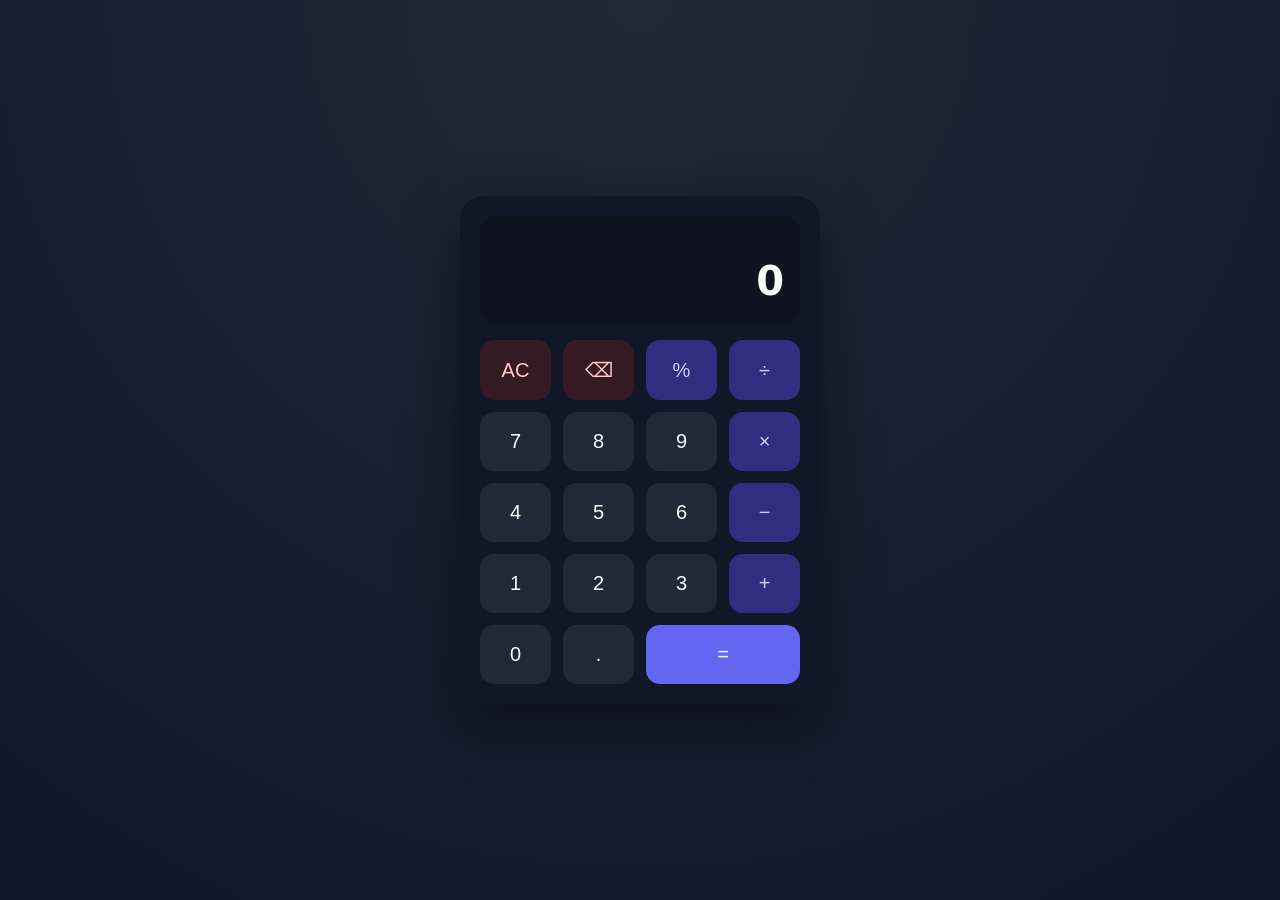
==== static/index.html @ ef82e821 "Add FastAPI calculator and Flask weather app with frontend" ====
<!DOCTYPE html>
<html lang="en">
<head>
  <meta charset="UTF-8" />
  <meta name="viewport" content="width=device-width, initial-scale=1.0" />
  <title>Calculator</title>
  <link rel="stylesheet" href="/static/styles.css" />
</head>
<body>
  <main class="calculator">
    <div class="display">
      <div id="expression" class="expression"></div>
      <div id="result" class="result">0</div>
    </div>
    <div class="keypad">
      <button class="key key-clear" data-action="clear">AC</button>
      <button class="key key-clear" data-action="backspace">⌫</button>
      <button class="key key-op" data-value="%">%</button>
      <button class="key key-op" data-value="/">÷</button>

      <button class="key" data-value="7">7</button>
      <button class="key" data-value="8">8</button>
      <button class="key" data-value="9">9</button>
      <button class="key key-op" data-value="*">×</button>

      <button class="key" data-value="4">4</button>
      <button class="key" data-value="5">5</button>
      <button class="key" data-value="6">6</button>
      <button class="key key-op" data-value="-">−</button>

      <button class="key" data-value="1">1</button>
      <button class="key" data-value="2">2</button>
      <button class="key" data-value="3">3</button>
      <button class="key key-op" data-value="+">+</button>

      <button class="key key-zero" data-value="0">0</button>
      <button class="key" data-value=".">.</button>
      <button class="key key-equals" data-action="equals">=</button>
    </div>
  </main>
  <script src="/static/script.js"></script>
</body>
</html>
---- static/styles.css ----
:root {
  color-scheme: dark;
  --bg-start: #1f2937;
  --bg-end: #0f172a;
  --panel: #111827ee;
  --accent: #6366f1;
  --accent-hover: #818cf8;
  --key-bg: #1f2937;
  --key-hover: #374151;
  --key-text: #f9fafb;
  --error: #f87171;
}

* {
  box-sizing: border-box;
}

body {
  margin: 0;
  min-height: 100vh;
  display: flex;
  align-items: center;
  justify-content: center;
  font-family: "Segoe UI", system-ui, -apple-system, sans-serif;
  background: radial-gradient(circle at top, var(--bg-start), var(--bg-end));
}

.calculator {
  width: min(360px, 92vw);
  padding: 20px;
  border-radius: 24px;
  background: var(--panel);
  box-shadow: 0 20px 60px rgba(0, 0, 0, 0.45);
  backdrop-filter: blur(10px);
}

.display {
  padding: 20px 16px;
  min-height: 96px;
  border-radius: 16px;
  background: #00000033;
  text-align: right;
  margin-bottom: 16px;
  overflow: hidden;
}

.expression {
  min-height: 22px;
  font-size: 16px;
  color: #9ca3af;
  word-break: break-all;
}

.result {
  font-size: 40px;
  font-weight: 600;
  color: var(--key-text);
  word-break: break-all;
}

.result.error {
  color: var(--error);
  font-size: 24px;
}

.keypad {
  display: grid;
  grid-template-columns: repeat(4, 1fr);
  gap: 12px;
}

.key {
  border: none;
  border-radius: 14px;
  padding: 18px 0;
  font-size: 20px;
  font-weight: 500;
  color: var(--key-text);
  background: var(--key-bg);
  cursor: pointer;
  transition: transform 0.05s ease, background 0.15s ease;
}

.key:hover {
  background: var(--key-hover);
}

.key:active {
  transform: scale(0.95);
}

.key-op {
  background: #312e81;
  color: #c7d2fe;
}

.key-op:hover {
  background: #3730a3;
}

.key-clear {
  background: #7f1d1d55;
  color: #fecaca;
}

.key-clear:hover {
  background: #7f1d1d99;
}

.key-equals {
  grid-column: span 2;
  background: var(--accent);
}

.key-equals:hover {
  background: var(--accent-hover);
}

.key-zero {
  grid-column: span 1;
}
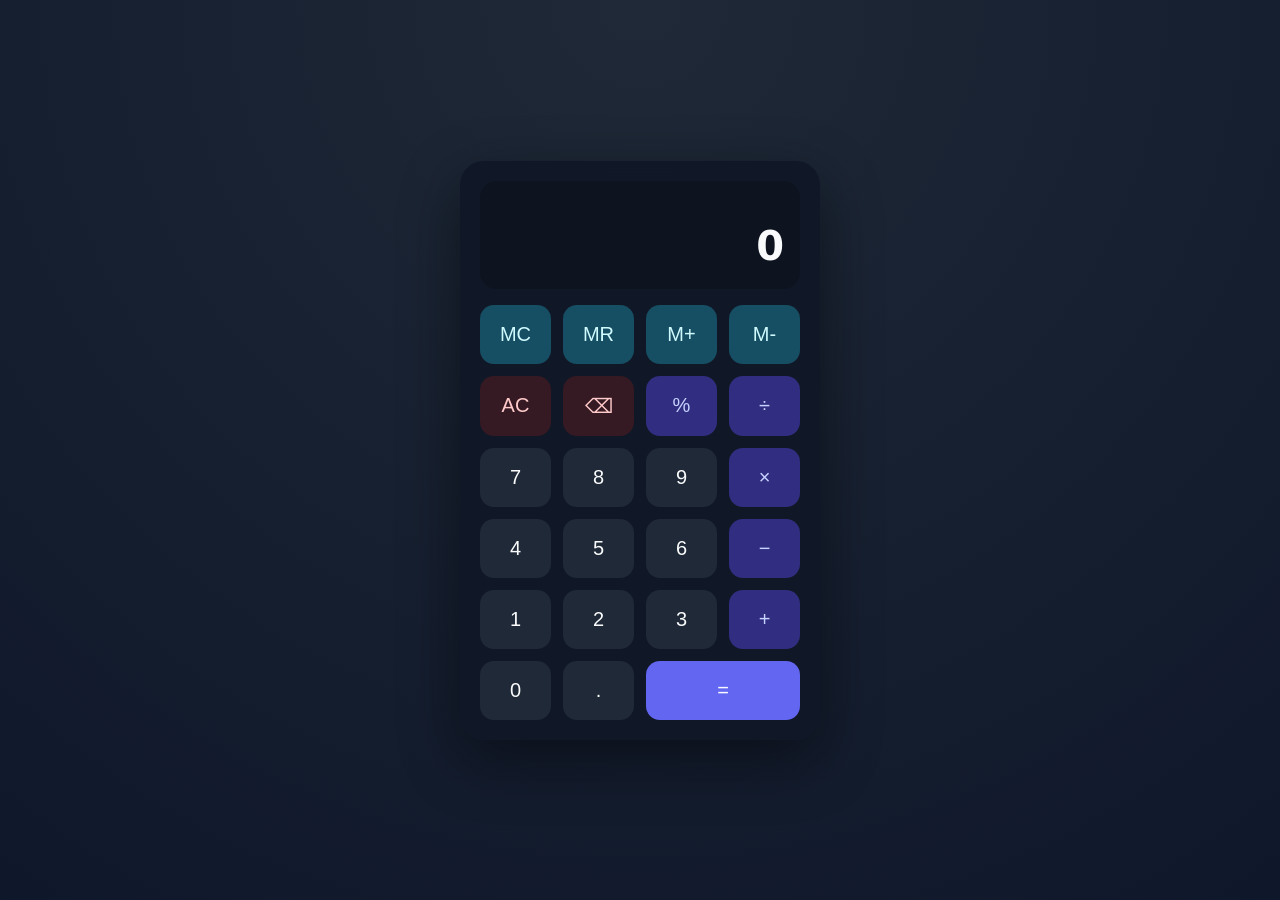
==== commit 5e620802: "Add calculator memory functions Co-authored-by: Copilot App <223556219+Copilot@users.noreply.github." ====
--- a/static/index.html
+++ b/static/index.html
@@ -13,6 +13,11 @@
       <div id="result" class="result">0</div>
     </div>
     <div class="keypad">
+      <button class="key key-memory" data-action="memory-clear">MC</button>
+      <button class="key key-memory" data-action="memory-recall">MR</button>
+      <button class="key key-memory" data-action="memory-add">M+</button>
+      <button class="key key-memory" data-action="memory-subtract">M-</button>
+
       <button class="key key-clear" data-action="clear">AC</button>
       <button class="key key-clear" data-action="backspace">⌫</button>
       <button class="key key-op" data-value="%">%</button>
--- a/static/styles.css
+++ b/static/styles.css
@@ -107,6 +107,15 @@
   background: #7f1d1d99;
 }
 
+.key-memory {
+  background: #164e63;
+  color: #cffafe;
+}
+
+.key-memory:hover {
+  background: #155e75;
+}
+
 .key-equals {
   grid-column: span 2;
   background: var(--accent);
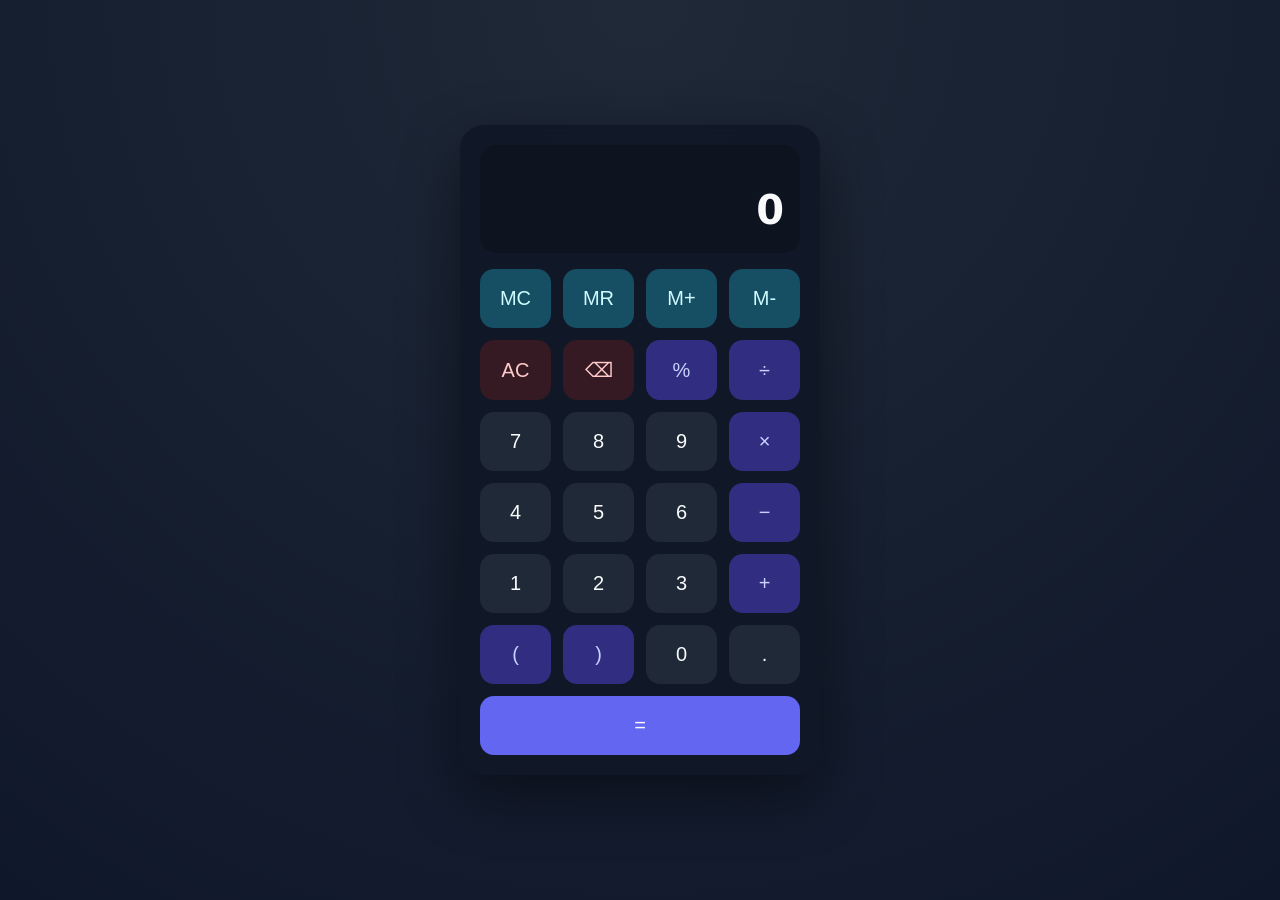
==== commit 1c5cf9da: "Support grouped calculator expressions Co-authored-by: Copilot App <223556219+Copilot@users.noreply." ====
--- a/static/index.html
+++ b/static/index.html
@@ -38,6 +38,8 @@
       <button class="key" data-value="3">3</button>
       <button class="key key-op" data-value="+">+</button>
 
+      <button class="key key-op" data-value="(">(</button>
+      <button class="key key-op" data-value=")">)</button>
       <button class="key key-zero" data-value="0">0</button>
       <button class="key" data-value=".">.</button>
       <button class="key key-equals" data-action="equals">=</button>
--- a/static/styles.css
+++ b/static/styles.css
@@ -117,7 +117,7 @@
 }
 
 .key-equals {
-  grid-column: span 2;
+  grid-column: span 4;
   background: var(--accent);
 }
 
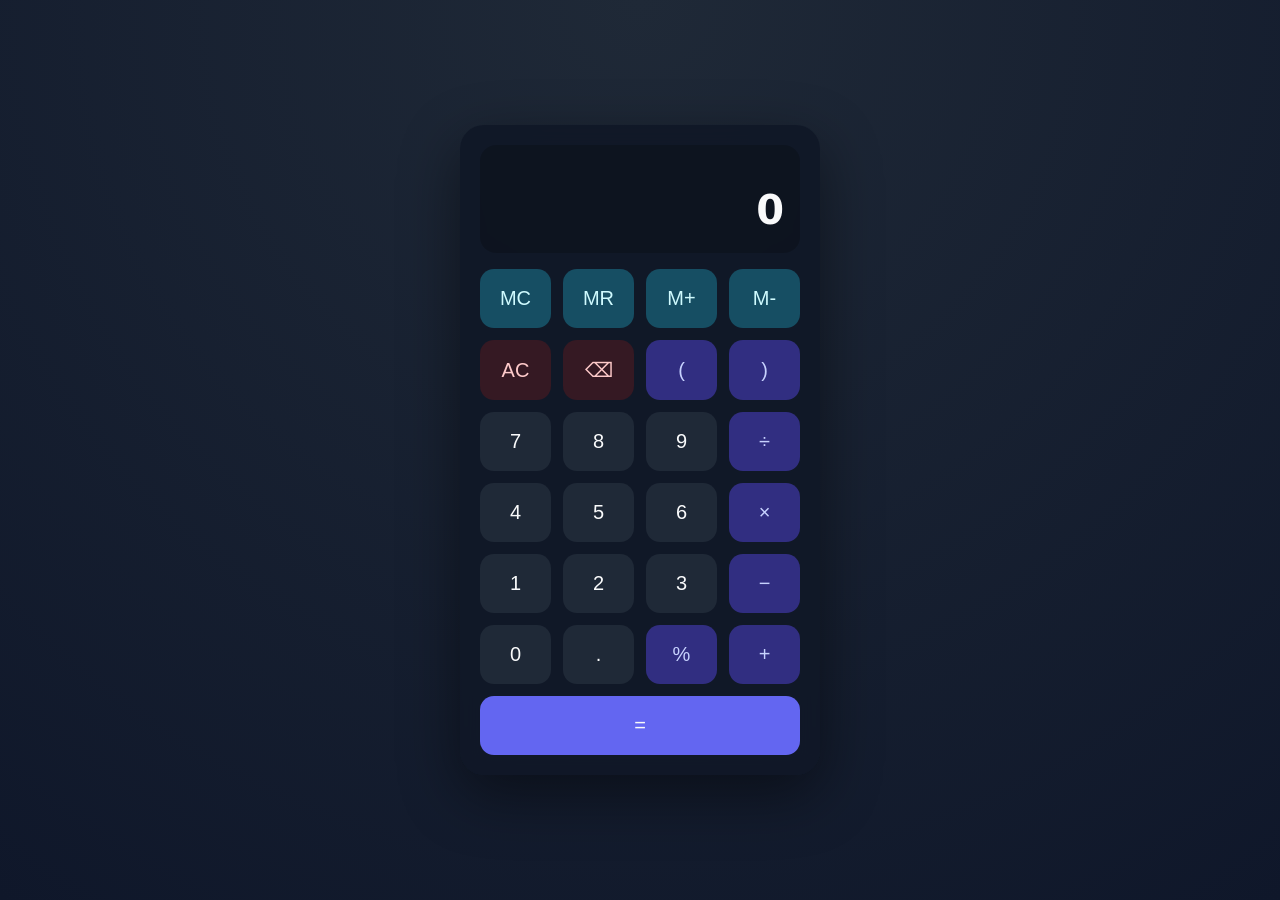
==== commit f6e5ac73: "feat: support grouped calculator input Co-authored-by: dongjoon1251 <5426712+dongjoon1251@users.nore" ====
--- a/static/index.html
+++ b/static/index.html
@@ -20,28 +20,28 @@
 
       <button class="key key-clear" data-action="clear">AC</button>
       <button class="key key-clear" data-action="backspace">⌫</button>
-      <button class="key key-op" data-value="%">%</button>
-      <button class="key key-op" data-value="/">÷</button>
+      <button class="key key-op" data-value="(">(</button>
+      <button class="key key-op" data-value=")">)</button>
 
       <button class="key" data-value="7">7</button>
       <button class="key" data-value="8">8</button>
       <button class="key" data-value="9">9</button>
-      <button class="key key-op" data-value="*">×</button>
+      <button class="key key-op" data-value="/">÷</button>
 
       <button class="key" data-value="4">4</button>
       <button class="key" data-value="5">5</button>
       <button class="key" data-value="6">6</button>
-      <button class="key key-op" data-value="-">−</button>
+      <button class="key key-op" data-value="*">×</button>
 
       <button class="key" data-value="1">1</button>
       <button class="key" data-value="2">2</button>
       <button class="key" data-value="3">3</button>
-      <button class="key key-op" data-value="+">+</button>
+      <button class="key key-op" data-value="-">−</button>
 
-      <button class="key key-op" data-value="(">(</button>
-      <button class="key key-op" data-value=")">)</button>
       <button class="key key-zero" data-value="0">0</button>
       <button class="key" data-value=".">.</button>
+      <button class="key key-op" data-value="%">%</button>
+      <button class="key key-op" data-value="+">+</button>
       <button class="key key-equals" data-action="equals">=</button>
     </div>
   </main>
--- a/static/styles.css
+++ b/static/styles.css
@@ -117,7 +117,7 @@
 }
 
 .key-equals {
-  grid-column: span 4;
+  grid-column: 1 / -1;
   background: var(--accent);
 }
 
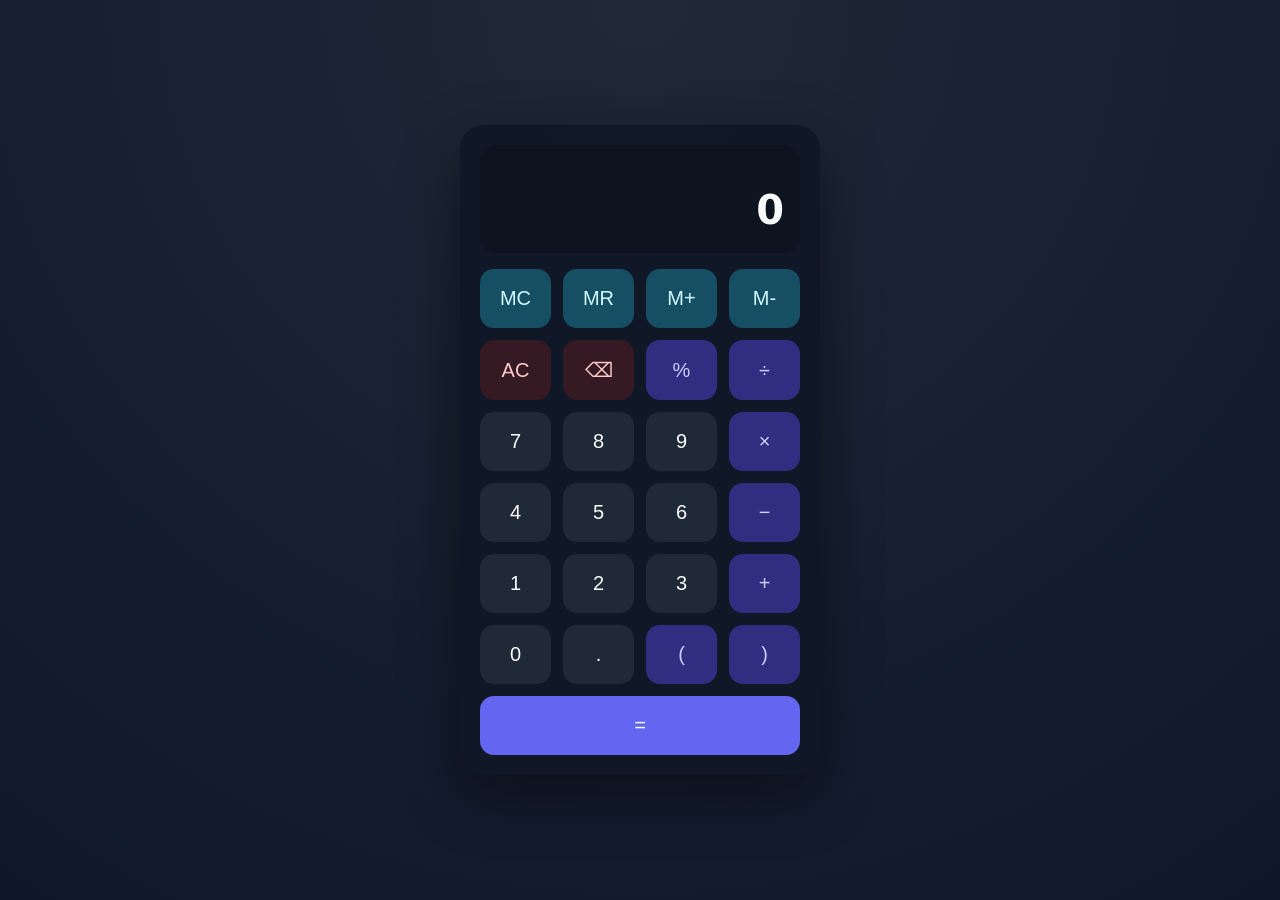
==== commit d1d22a51: "fix: keep calculator keypad rows consistent Co-authored-by: dongjoon1251 <5426712+dongjoon1251@users" ====
--- a/static/index.html
+++ b/static/index.html
@@ -20,28 +20,28 @@
 
       <button class="key key-clear" data-action="clear">AC</button>
       <button class="key key-clear" data-action="backspace">⌫</button>
-      <button class="key key-op" data-value="(">(</button>
-      <button class="key key-op" data-value=")">)</button>
+      <button class="key key-op" data-value="%">%</button>
+      <button class="key key-op" data-value="/">÷</button>
 
       <button class="key" data-value="7">7</button>
       <button class="key" data-value="8">8</button>
       <button class="key" data-value="9">9</button>
-      <button class="key key-op" data-value="/">÷</button>
+      <button class="key key-op" data-value="*">×</button>
 
       <button class="key" data-value="4">4</button>
       <button class="key" data-value="5">5</button>
       <button class="key" data-value="6">6</button>
-      <button class="key key-op" data-value="*">×</button>
+      <button class="key key-op" data-value="-">−</button>
 
       <button class="key" data-value="1">1</button>
       <button class="key" data-value="2">2</button>
       <button class="key" data-value="3">3</button>
-      <button class="key key-op" data-value="-">−</button>
+      <button class="key key-op" data-value="+">+</button>
 
       <button class="key key-zero" data-value="0">0</button>
       <button class="key" data-value=".">.</button>
-      <button class="key key-op" data-value="%">%</button>
-      <button class="key key-op" data-value="+">+</button>
+      <button class="key key-op" data-value="(">(</button>
+      <button class="key key-op" data-value=")">)</button>
       <button class="key key-equals" data-action="equals">=</button>
     </div>
   </main>
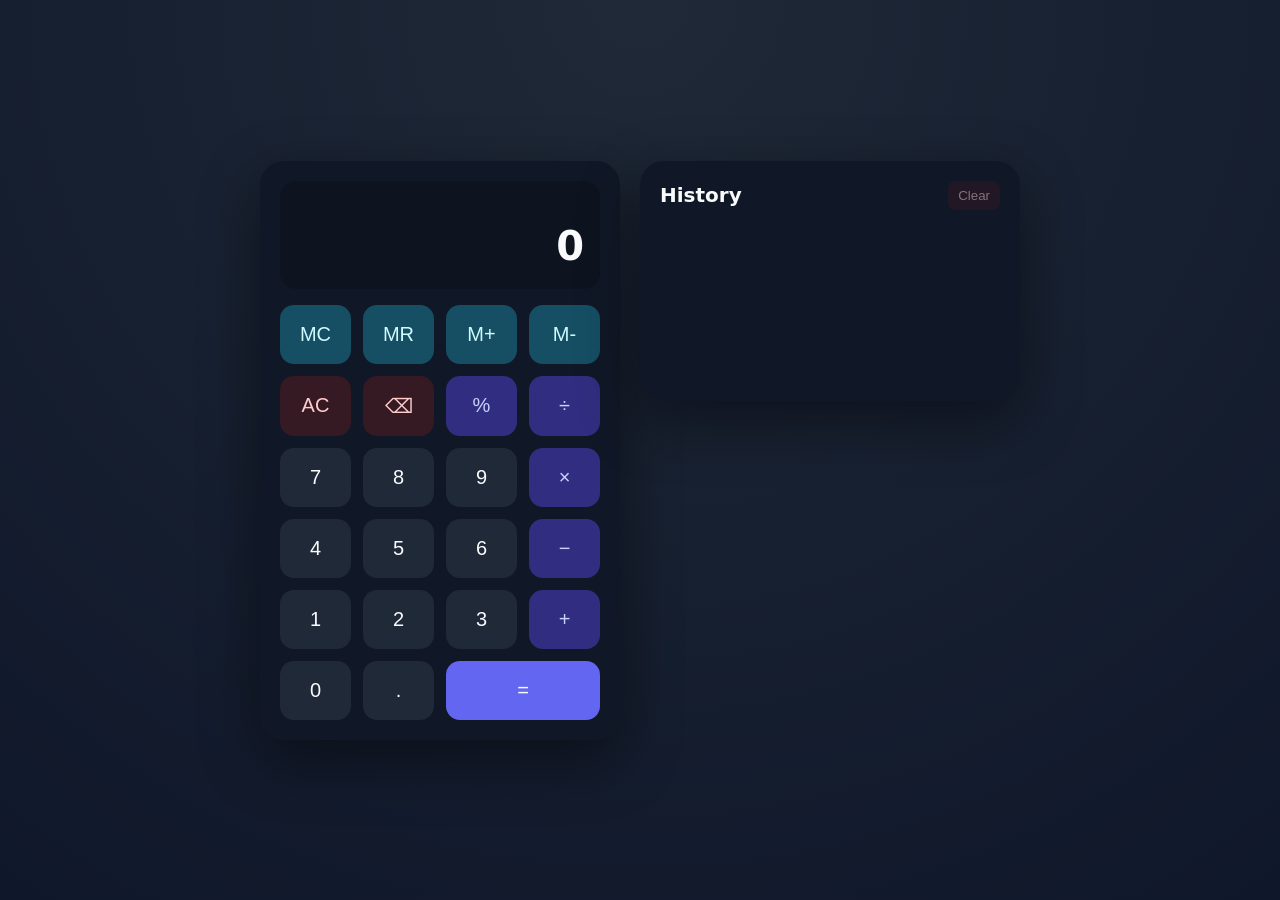
==== commit 6ebff1d8: "Add calculator history panel Co-authored-by: Copilot App <223556219+Copilot@users.noreply.github.com" ====
--- a/static/index.html
+++ b/static/index.html
@@ -7,43 +7,50 @@
   <link rel="stylesheet" href="/static/styles.css" />
 </head>
 <body>
-  <main class="calculator">
-    <div class="display">
-      <div id="expression" class="expression"></div>
-      <div id="result" class="result">0</div>
-    </div>
-    <div class="keypad">
-      <button class="key key-memory" data-action="memory-clear">MC</button>
-      <button class="key key-memory" data-action="memory-recall">MR</button>
-      <button class="key key-memory" data-action="memory-add">M+</button>
-      <button class="key key-memory" data-action="memory-subtract">M-</button>
+  <main class="calculator-layout">
+    <section class="calculator" aria-label="Calculator">
+      <div class="display">
+        <div id="expression" class="expression"></div>
+        <div id="result" class="result">0</div>
+      </div>
+      <div class="keypad">
+        <button class="key key-memory" data-action="memory-clear">MC</button>
+        <button class="key key-memory" data-action="memory-recall">MR</button>
+        <button class="key key-memory" data-action="memory-add">M+</button>
+        <button class="key key-memory" data-action="memory-subtract">M-</button>
 
-      <button class="key key-clear" data-action="clear">AC</button>
-      <button class="key key-clear" data-action="backspace">⌫</button>
-      <button class="key key-op" data-value="%">%</button>
-      <button class="key key-op" data-value="/">÷</button>
+        <button class="key key-clear" data-action="clear">AC</button>
+        <button class="key key-clear" data-action="backspace">⌫</button>
+        <button class="key key-op" data-value="%">%</button>
+        <button class="key key-op" data-value="/">÷</button>
 
-      <button class="key" data-value="7">7</button>
-      <button class="key" data-value="8">8</button>
-      <button class="key" data-value="9">9</button>
-      <button class="key key-op" data-value="*">×</button>
+        <button class="key" data-value="7">7</button>
+        <button class="key" data-value="8">8</button>
+        <button class="key" data-value="9">9</button>
+        <button class="key key-op" data-value="*">×</button>
 
-      <button class="key" data-value="4">4</button>
-      <button class="key" data-value="5">5</button>
-      <button class="key" data-value="6">6</button>
-      <button class="key key-op" data-value="-">−</button>
+        <button class="key" data-value="4">4</button>
+        <button class="key" data-value="5">5</button>
+        <button class="key" data-value="6">6</button>
+        <button class="key key-op" data-value="-">−</button>
 
-      <button class="key" data-value="1">1</button>
-      <button class="key" data-value="2">2</button>
-      <button class="key" data-value="3">3</button>
-      <button class="key key-op" data-value="+">+</button>
+        <button class="key" data-value="1">1</button>
+        <button class="key" data-value="2">2</button>
+        <button class="key" data-value="3">3</button>
+        <button class="key key-op" data-value="+">+</button>
 
-      <button class="key key-zero" data-value="0">0</button>
-      <button class="key" data-value=".">.</button>
-      <button class="key key-op" data-value="(">(</button>
-      <button class="key key-op" data-value=")">)</button>
-      <button class="key key-equals" data-action="equals">=</button>
-    </div>
+        <button class="key key-zero" data-value="0">0</button>
+        <button class="key" data-value=".">.</button>
+        <button class="key key-equals" data-action="equals">=</button>
+      </div>
+    </section>
+    <aside class="history-panel" aria-labelledby="history-title">
+      <div class="history-header">
+        <h2 id="history-title">History</h2>
+        <button id="clear-history" class="clear-history" type="button">Clear</button>
+      </div>
+      <ol id="history-list" class="history-list" aria-live="polite"></ol>
+    </aside>
   </main>
   <script src="/static/script.js"></script>
 </body>
--- a/static/styles.css
+++ b/static/styles.css
@@ -25,13 +25,105 @@
   background: radial-gradient(circle at top, var(--bg-start), var(--bg-end));
 }
 
+.calculator-layout {
+  width: min(760px, 92vw);
+  display: grid;
+  grid-template-columns: minmax(0, 360px) minmax(220px, 1fr);
+  gap: 20px;
+  align-items: start;
+}
+
 .calculator {
-  width: min(360px, 92vw);
   padding: 20px;
   border-radius: 24px;
   background: var(--panel);
   box-shadow: 0 20px 60px rgba(0, 0, 0, 0.45);
   backdrop-filter: blur(10px);
+}
+
+.history-panel {
+  min-height: 240px;
+  max-height: 548px;
+  padding: 20px;
+  border-radius: 24px;
+  color: var(--key-text);
+  background: var(--panel);
+  box-shadow: 0 20px 60px rgba(0, 0, 0, 0.45);
+  backdrop-filter: blur(10px);
+}
+
+.history-header {
+  display: flex;
+  align-items: center;
+  justify-content: space-between;
+  gap: 12px;
+  margin-bottom: 12px;
+}
+
+.history-header h2 {
+  margin: 0;
+  font-size: 20px;
+}
+
+.clear-history {
+  border: none;
+  border-radius: 8px;
+  padding: 7px 10px;
+  color: #fecaca;
+  background: #7f1d1d55;
+  cursor: pointer;
+}
+
+.clear-history:hover:not(:disabled) {
+  background: #7f1d1d99;
+}
+
+.clear-history:disabled {
+  opacity: 0.5;
+  cursor: not-allowed;
+}
+
+.history-list {
+  display: grid;
+  gap: 8px;
+  margin: 0;
+  padding: 0;
+  overflow-y: auto;
+  list-style: none;
+}
+
+.history-entry {
+  width: 100%;
+  display: flex;
+  flex-direction: column;
+  gap: 4px;
+  padding: 12px;
+  border: none;
+  border-radius: 10px;
+  color: var(--key-text);
+  background: var(--key-bg);
+  cursor: pointer;
+  text-align: left;
+}
+
+.history-entry:hover {
+  background: var(--key-hover);
+}
+
+.history-expression,
+.history-result {
+  overflow: hidden;
+  text-overflow: ellipsis;
+  white-space: nowrap;
+}
+
+.history-expression {
+  color: #9ca3af;
+}
+
+.history-result {
+  font-size: 18px;
+  font-weight: 600;
 }
 
 .display {
@@ -117,7 +209,7 @@
 }
 
 .key-equals {
-  grid-column: 1 / -1;
+  grid-column: span 2;
   background: var(--accent);
 }
 
@@ -128,3 +220,19 @@
 .key-zero {
   grid-column: span 1;
 }
+
+@media (max-width: 640px) {
+  body {
+    align-items: flex-start;
+    padding: 16px 0;
+  }
+
+  .calculator-layout {
+    grid-template-columns: 1fr;
+  }
+
+  .history-panel {
+    min-height: 0;
+    max-height: 280px;
+  }
+}
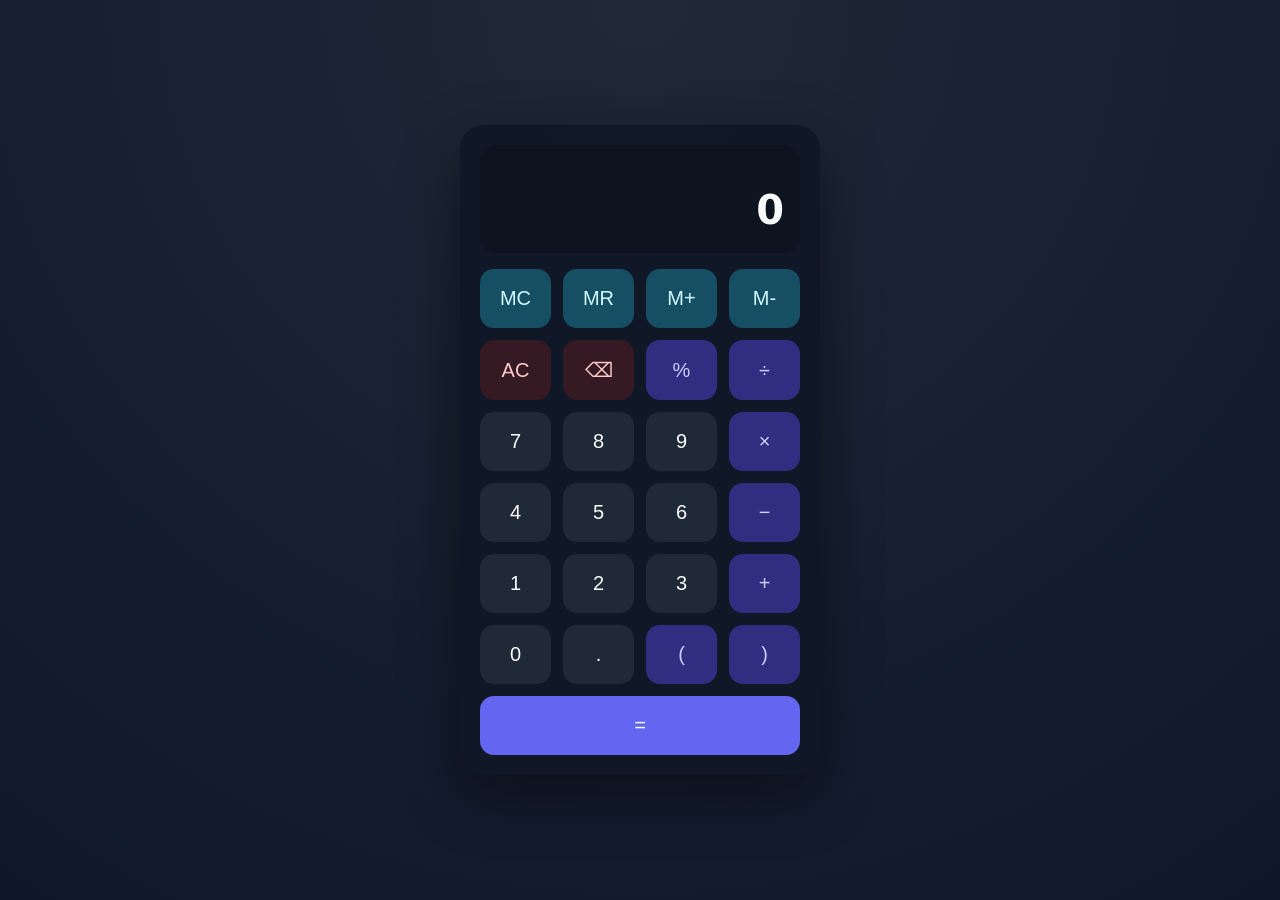
==== commit ebf8cde6: "Merge 8c48adf6eb34d30a6d28d664e7ce46edd5c3eda3 into b82aca670f297d7184e44138044f946ab1f0a488" ====
--- a/static/index.html
+++ b/static/index.html
@@ -7,50 +7,43 @@
   <link rel="stylesheet" href="/static/styles.css" />
 </head>
 <body>
-  <main class="calculator-layout">
-    <section class="calculator" aria-label="Calculator">
-      <div class="display">
-        <div id="expression" class="expression"></div>
-        <div id="result" class="result">0</div>
-      </div>
-      <div class="keypad">
-        <button class="key key-memory" data-action="memory-clear">MC</button>
-        <button class="key key-memory" data-action="memory-recall">MR</button>
-        <button class="key key-memory" data-action="memory-add">M+</button>
-        <button class="key key-memory" data-action="memory-subtract">M-</button>
+  <main class="calculator">
+    <div class="display">
+      <div id="expression" class="expression"></div>
+      <div id="result" class="result">0</div>
+    </div>
+    <div class="keypad">
+      <button class="key key-memory" data-action="memory-clear">MC</button>
+      <button class="key key-memory" data-action="memory-recall">MR</button>
+      <button class="key key-memory" data-action="memory-add">M+</button>
+      <button class="key key-memory" data-action="memory-subtract">M-</button>
 
-        <button class="key key-clear" data-action="clear">AC</button>
-        <button class="key key-clear" data-action="backspace">⌫</button>
-        <button class="key key-op" data-value="%">%</button>
-        <button class="key key-op" data-value="/">÷</button>
+      <button class="key key-clear" data-action="clear">AC</button>
+      <button class="key key-clear" data-action="backspace">⌫</button>
+      <button class="key key-op" data-value="%">%</button>
+      <button class="key key-op" data-value="/">÷</button>
 
-        <button class="key" data-value="7">7</button>
-        <button class="key" data-value="8">8</button>
-        <button class="key" data-value="9">9</button>
-        <button class="key key-op" data-value="*">×</button>
+      <button class="key" data-value="7">7</button>
+      <button class="key" data-value="8">8</button>
+      <button class="key" data-value="9">9</button>
+      <button class="key key-op" data-value="*">×</button>
 
-        <button class="key" data-value="4">4</button>
-        <button class="key" data-value="5">5</button>
-        <button class="key" data-value="6">6</button>
-        <button class="key key-op" data-value="-">−</button>
+      <button class="key" data-value="4">4</button>
+      <button class="key" data-value="5">5</button>
+      <button class="key" data-value="6">6</button>
+      <button class="key key-op" data-value="-">−</button>
 
-        <button class="key" data-value="1">1</button>
-        <button class="key" data-value="2">2</button>
-        <button class="key" data-value="3">3</button>
-        <button class="key key-op" data-value="+">+</button>
+      <button class="key" data-value="1">1</button>
+      <button class="key" data-value="2">2</button>
+      <button class="key" data-value="3">3</button>
+      <button class="key key-op" data-value="+">+</button>
 
-        <button class="key key-zero" data-value="0">0</button>
-        <button class="key" data-value=".">.</button>
-        <button class="key key-equals" data-action="equals">=</button>
-      </div>
-    </section>
-    <aside class="history-panel" aria-labelledby="history-title">
-      <div class="history-header">
-        <h2 id="history-title">History</h2>
-        <button id="clear-history" class="clear-history" type="button">Clear</button>
-      </div>
-      <ol id="history-list" class="history-list" aria-live="polite"></ol>
-    </aside>
+      <button class="key key-zero" data-value="0">0</button>
+      <button class="key" data-value=".">.</button>
+      <button class="key key-op" data-value="(">(</button>
+      <button class="key key-op" data-value=")">)</button>
+      <button class="key key-equals" data-action="equals">=</button>
+    </div>
   </main>
   <script src="/static/script.js"></script>
 </body>
--- a/static/styles.css
+++ b/static/styles.css
@@ -25,105 +25,13 @@
   background: radial-gradient(circle at top, var(--bg-start), var(--bg-end));
 }
 
-.calculator-layout {
-  width: min(760px, 92vw);
-  display: grid;
-  grid-template-columns: minmax(0, 360px) minmax(220px, 1fr);
-  gap: 20px;
-  align-items: start;
-}
-
 .calculator {
+  width: min(360px, 92vw);
   padding: 20px;
   border-radius: 24px;
   background: var(--panel);
   box-shadow: 0 20px 60px rgba(0, 0, 0, 0.45);
   backdrop-filter: blur(10px);
-}
-
-.history-panel {
-  min-height: 240px;
-  max-height: 548px;
-  padding: 20px;
-  border-radius: 24px;
-  color: var(--key-text);
-  background: var(--panel);
-  box-shadow: 0 20px 60px rgba(0, 0, 0, 0.45);
-  backdrop-filter: blur(10px);
-}
-
-.history-header {
-  display: flex;
-  align-items: center;
-  justify-content: space-between;
-  gap: 12px;
-  margin-bottom: 12px;
-}
-
-.history-header h2 {
-  margin: 0;
-  font-size: 20px;
-}
-
-.clear-history {
-  border: none;
-  border-radius: 8px;
-  padding: 7px 10px;
-  color: #fecaca;
-  background: #7f1d1d55;
-  cursor: pointer;
-}
-
-.clear-history:hover:not(:disabled) {
-  background: #7f1d1d99;
-}
-
-.clear-history:disabled {
-  opacity: 0.5;
-  cursor: not-allowed;
-}
-
-.history-list {
-  display: grid;
-  gap: 8px;
-  margin: 0;
-  padding: 0;
-  overflow-y: auto;
-  list-style: none;
-}
-
-.history-entry {
-  width: 100%;
-  display: flex;
-  flex-direction: column;
-  gap: 4px;
-  padding: 12px;
-  border: none;
-  border-radius: 10px;
-  color: var(--key-text);
-  background: var(--key-bg);
-  cursor: pointer;
-  text-align: left;
-}
-
-.history-entry:hover {
-  background: var(--key-hover);
-}
-
-.history-expression,
-.history-result {
-  overflow: hidden;
-  text-overflow: ellipsis;
-  white-space: nowrap;
-}
-
-.history-expression {
-  color: #9ca3af;
-}
-
-.history-result {
-  font-size: 18px;
-  font-weight: 600;
 }
 
 .display {
@@ -209,7 +117,7 @@
 }
 
 .key-equals {
-  grid-column: span 2;
+  grid-column: 1 / -1;
   background: var(--accent);
 }
 
@@ -220,19 +128,3 @@
 .key-zero {
   grid-column: span 1;
 }
-
-@media (max-width: 640px) {
-  body {
-    align-items: flex-start;
-    padding: 16px 0;
-  }
-
-  .calculator-layout {
-    grid-template-columns: 1fr;
-  }
-
-  .history-panel {
-    min-height: 0;
-    max-height: 280px;
-  }
-}
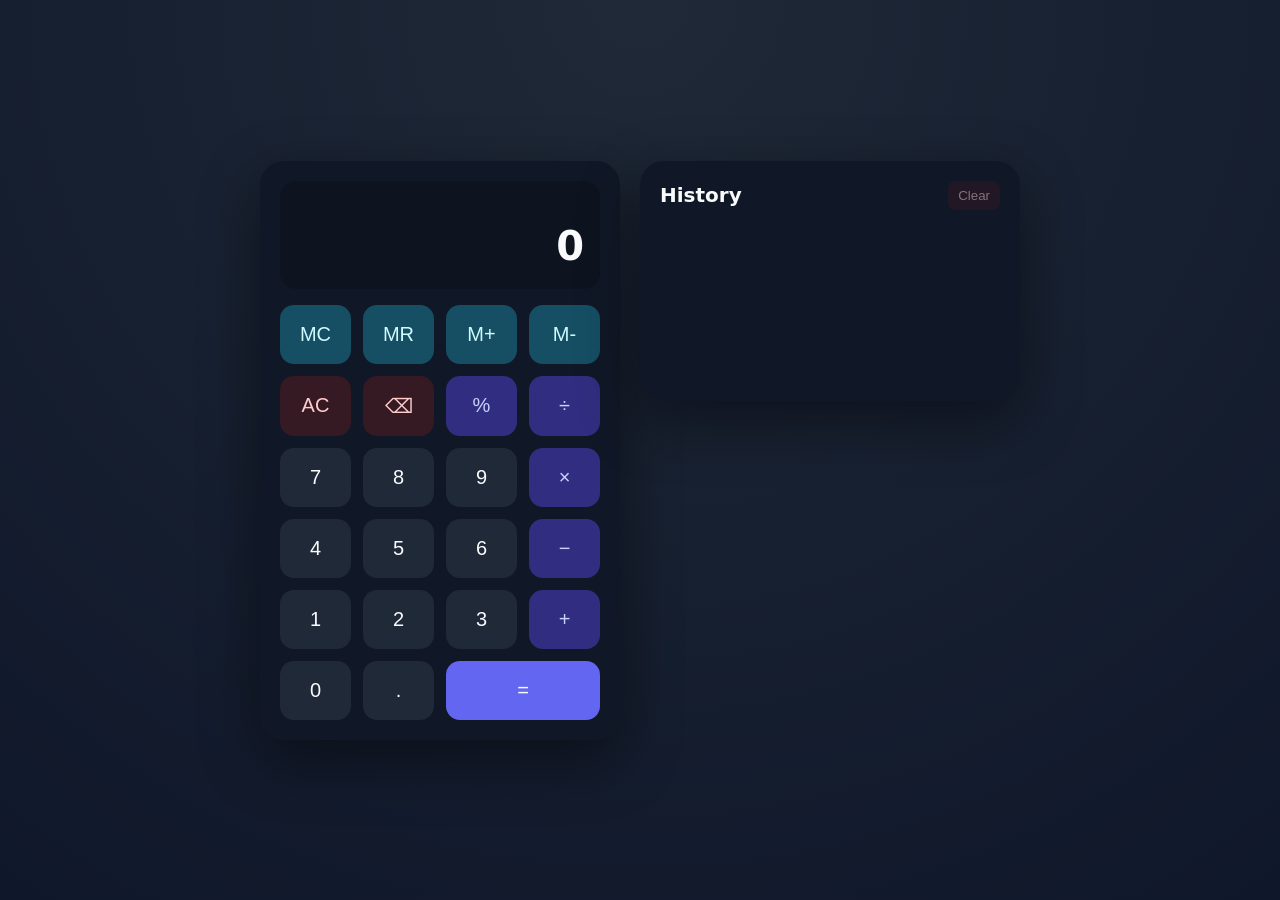
==== commit 3a2f2cce: "Merge f2b41eb05bedeab35cca3c89ad12c21328f1fd56 into b82aca670f297d7184e44138044f946ab1f0a488" ====
--- a/static/index.html
+++ b/static/index.html
@@ -7,43 +7,50 @@
   <link rel="stylesheet" href="/static/styles.css" />
 </head>
 <body>
-  <main class="calculator">
-    <div class="display">
-      <div id="expression" class="expression"></div>
-      <div id="result" class="result">0</div>
-    </div>
-    <div class="keypad">
-      <button class="key key-memory" data-action="memory-clear">MC</button>
-      <button class="key key-memory" data-action="memory-recall">MR</button>
-      <button class="key key-memory" data-action="memory-add">M+</button>
-      <button class="key key-memory" data-action="memory-subtract">M-</button>
+  <main class="calculator-layout">
+    <section class="calculator" aria-label="Calculator">
+      <div class="display">
+        <div id="expression" class="expression"></div>
+        <div id="result" class="result">0</div>
+      </div>
+      <div class="keypad">
+        <button class="key key-memory" data-action="memory-clear">MC</button>
+        <button class="key key-memory" data-action="memory-recall">MR</button>
+        <button class="key key-memory" data-action="memory-add">M+</button>
+        <button class="key key-memory" data-action="memory-subtract">M-</button>
 
-      <button class="key key-clear" data-action="clear">AC</button>
-      <button class="key key-clear" data-action="backspace">⌫</button>
-      <button class="key key-op" data-value="%">%</button>
-      <button class="key key-op" data-value="/">÷</button>
+        <button class="key key-clear" data-action="clear">AC</button>
+        <button class="key key-clear" data-action="backspace">⌫</button>
+        <button class="key key-op" data-value="%">%</button>
+        <button class="key key-op" data-value="/">÷</button>
 
-      <button class="key" data-value="7">7</button>
-      <button class="key" data-value="8">8</button>
-      <button class="key" data-value="9">9</button>
-      <button class="key key-op" data-value="*">×</button>
+        <button class="key" data-value="7">7</button>
+        <button class="key" data-value="8">8</button>
+        <button class="key" data-value="9">9</button>
+        <button class="key key-op" data-value="*">×</button>
 
-      <button class="key" data-value="4">4</button>
-      <button class="key" data-value="5">5</button>
-      <button class="key" data-value="6">6</button>
-      <button class="key key-op" data-value="-">−</button>
+        <button class="key" data-value="4">4</button>
+        <button class="key" data-value="5">5</button>
+        <button class="key" data-value="6">6</button>
+        <button class="key key-op" data-value="-">−</button>
 
-      <button class="key" data-value="1">1</button>
-      <button class="key" data-value="2">2</button>
-      <button class="key" data-value="3">3</button>
-      <button class="key key-op" data-value="+">+</button>
+        <button class="key" data-value="1">1</button>
+        <button class="key" data-value="2">2</button>
+        <button class="key" data-value="3">3</button>
+        <button class="key key-op" data-value="+">+</button>
 
-      <button class="key key-zero" data-value="0">0</button>
-      <button class="key" data-value=".">.</button>
-      <button class="key key-op" data-value="(">(</button>
-      <button class="key key-op" data-value=")">)</button>
-      <button class="key key-equals" data-action="equals">=</button>
-    </div>
+        <button class="key key-zero" data-value="0">0</button>
+        <button class="key" data-value=".">.</button>
+        <button class="key key-equals" data-action="equals">=</button>
+      </div>
+    </section>
+    <aside class="history-panel" aria-labelledby="history-title">
+      <div class="history-header">
+        <h2 id="history-title">History</h2>
+        <button id="clear-history" class="clear-history" type="button">Clear</button>
+      </div>
+      <ol id="history-list" class="history-list" aria-live="polite"></ol>
+    </aside>
   </main>
   <script src="/static/script.js"></script>
 </body>
--- a/static/styles.css
+++ b/static/styles.css
@@ -25,13 +25,105 @@
   background: radial-gradient(circle at top, var(--bg-start), var(--bg-end));
 }
 
+.calculator-layout {
+  width: min(760px, 92vw);
+  display: grid;
+  grid-template-columns: minmax(0, 360px) minmax(220px, 1fr);
+  gap: 20px;
+  align-items: start;
+}
+
 .calculator {
-  width: min(360px, 92vw);
   padding: 20px;
   border-radius: 24px;
   background: var(--panel);
   box-shadow: 0 20px 60px rgba(0, 0, 0, 0.45);
   backdrop-filter: blur(10px);
+}
+
+.history-panel {
+  min-height: 240px;
+  max-height: 548px;
+  padding: 20px;
+  border-radius: 24px;
+  color: var(--key-text);
+  background: var(--panel);
+  box-shadow: 0 20px 60px rgba(0, 0, 0, 0.45);
+  backdrop-filter: blur(10px);
+}
+
+.history-header {
+  display: flex;
+  align-items: center;
+  justify-content: space-between;
+  gap: 12px;
+  margin-bottom: 12px;
+}
+
+.history-header h2 {
+  margin: 0;
+  font-size: 20px;
+}
+
+.clear-history {
+  border: none;
+  border-radius: 8px;
+  padding: 7px 10px;
+  color: #fecaca;
+  background: #7f1d1d55;
+  cursor: pointer;
+}
+
+.clear-history:hover:not(:disabled) {
+  background: #7f1d1d99;
+}
+
+.clear-history:disabled {
+  opacity: 0.5;
+  cursor: not-allowed;
+}
+
+.history-list {
+  display: grid;
+  gap: 8px;
+  margin: 0;
+  padding: 0;
+  overflow-y: auto;
+  list-style: none;
+}
+
+.history-entry {
+  width: 100%;
+  display: flex;
+  flex-direction: column;
+  gap: 4px;
+  padding: 12px;
+  border: none;
+  border-radius: 10px;
+  color: var(--key-text);
+  background: var(--key-bg);
+  cursor: pointer;
+  text-align: left;
+}
+
+.history-entry:hover {
+  background: var(--key-hover);
+}
+
+.history-expression,
+.history-result {
+  overflow: hidden;
+  text-overflow: ellipsis;
+  white-space: nowrap;
+}
+
+.history-expression {
+  color: #9ca3af;
+}
+
+.history-result {
+  font-size: 18px;
+  font-weight: 600;
 }
 
 .display {
@@ -117,7 +209,7 @@
 }
 
 .key-equals {
-  grid-column: 1 / -1;
+  grid-column: span 2;
   background: var(--accent);
 }
 
@@ -128,3 +220,19 @@
 .key-zero {
   grid-column: span 1;
 }
+
+@media (max-width: 640px) {
+  body {
+    align-items: flex-start;
+    padding: 16px 0;
+  }
+
+  .calculator-layout {
+    grid-template-columns: 1fr;
+  }
+
+  .history-panel {
+    min-height: 0;
+    max-height: 280px;
+  }
+}
